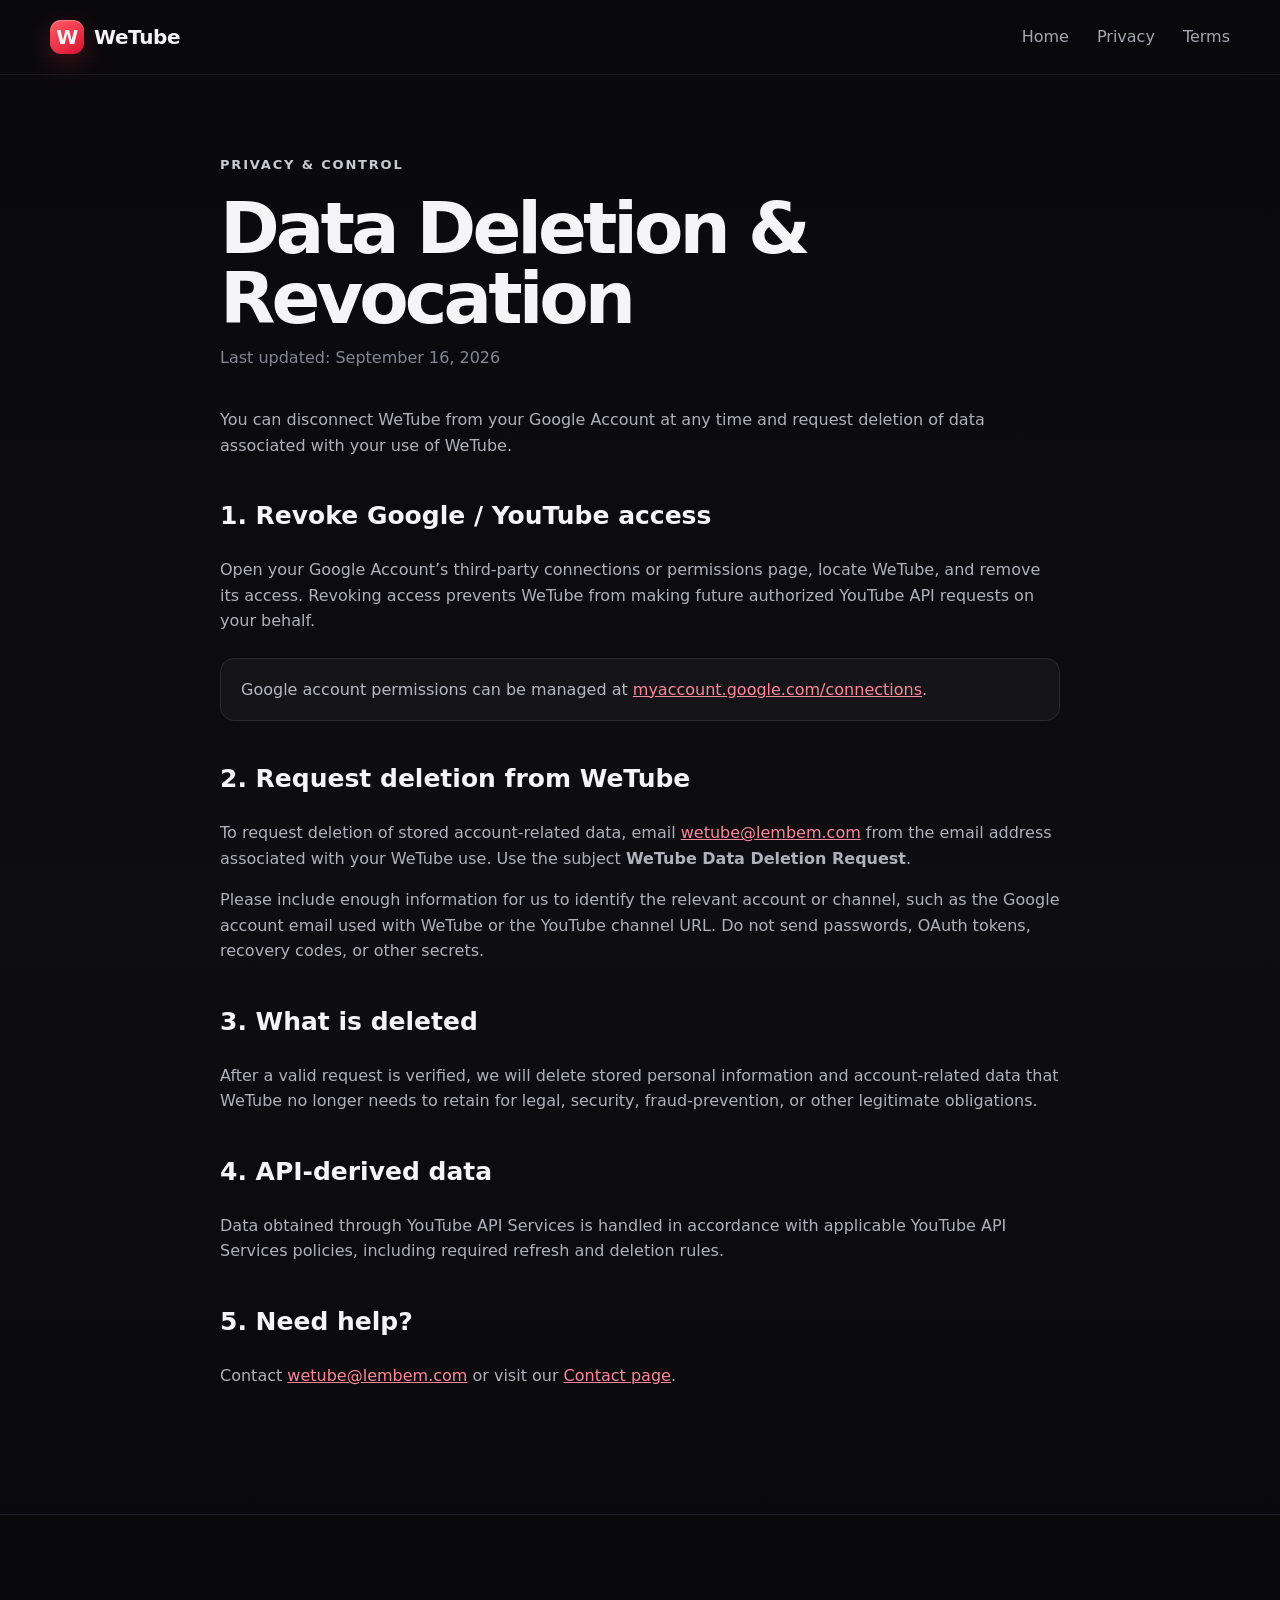
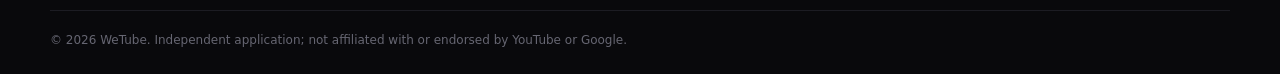
==== data-deletion/index.html @ 64fa0e4c "Add data deletion and revocation instructions" ====
<!doctype html><html lang="en"><head><meta charset="utf-8"><meta name="viewport" content="width=device-width,initial-scale=1"><meta name="theme-color" content="#0d0d10"><title>Data Deletion & Revocation — WeTube</title><link rel="icon" href="/assets/favicon.svg" type="image/svg+xml"><link rel="stylesheet" href="/assets/style.css"></head><body><header class="site-header"><div class="shell nav-wrap"><a class="brand" href="/"><span class="brand-mark">W</span><span>WeTube</span></a><nav class="nav"><a href="/">Home</a><a href="/privacy/">Privacy</a><a href="/terms/">Terms</a></nav></div></header><main class="legal"><div class="shell legal-wrap"><div class="eyebrow">Privacy & control</div><h1>Data Deletion & Revocation</h1><div class="updated">Last updated: September 16, 2026</div><p>You can disconnect WeTube from your Google Account at any time and request deletion of data associated with your use of WeTube.</p><h2>1. Revoke Google / YouTube access</h2><p>Open your Google Account’s third-party connections or permissions page, locate WeTube, and remove its access. Revoking access prevents WeTube from making future authorized YouTube API requests on your behalf.</p><div class="notice">Google account permissions can be managed at <a href="https://myaccount.google.com/connections" rel="noopener">myaccount.google.com/connections</a>.</div><h2>2. Request deletion from WeTube</h2><p>To request deletion of stored account-related data, email <a href="mailto:wetube@lembem.com">wetube@lembem.com</a> from the email address associated with your WeTube use. Use the subject <strong>WeTube Data Deletion Request</strong>.</p><p>Please include enough information for us to identify the relevant account or channel, such as the Google account email used with WeTube or the YouTube channel URL. Do not send passwords, OAuth tokens, recovery codes, or other secrets.</p><h2>3. What is deleted</h2><p>After a valid request is verified, we will delete stored personal information and account-related data that WeTube no longer needs to retain for legal, security, fraud-prevention, or other legitimate obligations.</p><h2>4. API-derived data</h2><p>Data obtained through YouTube API Services is handled in accordance with applicable YouTube API Services policies, including required refresh and deletion rules.</p><h2>5. Need help?</h2><p>Contact <a href="mailto:wetube@lembem.com">wetube@lembem.com</a> or visit our <a href="/contact/">Contact page</a>.</p></div></main><footer class="footer"><div class="shell copyright">© 2026 WeTube. Independent application; not affiliated with or endorsed by YouTube or Google.</div></footer></body></html>
---- assets/style.css ----
:root{--bg:#0b0b0e;--panel:#121218;--panel2:#17171d;--text:#f5f5f7;--muted:#a6a6b0;--line:#26262f;--red:#ff334f;--red2:#ff5f67;--white:#fff;--shadow:0 28px 90px rgba(0,0,0,.38)}*{box-sizing:border-box}html{scroll-behavior:smooth}body{margin:0;font-family:Inter,ui-sans-serif,system-ui,-apple-system,BlinkMacSystemFont,"Segoe UI",sans-serif;background:linear-gradient(180deg,#0a0a0d 0%,#0d0d12 55%,#0a0a0d 100%);color:var(--text);line-height:1.6}.shell{width:min(1180px,calc(100% - 40px));margin:0 auto}.site-header{position:sticky;top:0;z-index:50;background:rgba(10,10,13,.78);backdrop-filter:blur(18px);border-bottom:1px solid rgba(255,255,255,.06)}.nav-wrap{height:74px;display:flex;align-items:center;justify-content:space-between}.brand{display:inline-flex;align-items:center;gap:10px;color:var(--text);text-decoration:none;font-weight:800;font-size:20px;letter-spacing:-.02em}.brand-mark{width:34px;height:34px;border-radius:11px;display:grid;place-items:center;background:linear-gradient(145deg,var(--red2),#d90f2f);box-shadow:inset 0 1px 0 rgba(255,255,255,.3),0 8px 28px rgba(255,51,79,.26);font-weight:900}.nav{display:flex;gap:28px}.nav a,.footer a,.security-links a{color:var(--muted);text-decoration:none}.nav a:hover,.footer a:hover,.security-links a:hover{color:var(--white)}.hero{min-height:760px;display:grid;grid-template-columns:1.02fr .98fr;gap:70px;align-items:center;padding:82px 0 90px}.eyebrow{font-size:13px;text-transform:uppercase;letter-spacing:.14em;font-weight:800;color:#c9c9d2}.eyebrow .dot{display:inline-block;width:8px;height:8px;border-radius:50%;background:var(--red);margin-right:8px;box-shadow:0 0 18px rgba(255,51,79,.8)}h1{font-size:clamp(52px,6.7vw,90px);line-height:.97;letter-spacing:-.055em;margin:18px 0 26px;max-width:760px}h1 span{background:linear-gradient(90deg,#fff 0%,#ff9aa9 58%,#ff4d68 100%);-webkit-background-clip:text;background-clip:text;color:transparent}.lead{max-width:680px;color:#b8b8c1;font-size:18px}.hero-actions{display:flex;gap:12px;margin:34px 0 26px}.button{display:inline-flex;align-items:center;justify-content:center;padding:13px 18px;border-radius:12px;text-decoration:none;font-weight:800;border:1px solid var(--line);transition:.2s}.button.primary{background:linear-gradient(145deg,#ff4a63,#d91434);color:#fff;border-color:transparent;box-shadow:0 14px 40px rgba(255,51,79,.24)}.button.primary:hover{transform:translateY(-1px)}.button.ghost{color:#e7e7ec;background:#15151b}.trust-row{display:flex;flex-wrap:wrap;gap:10px 18px;color:#888895;font-size:13px}.trust-row span:before{content:"✓";color:#69d58d;margin-right:7px}.product-card{border:1px solid #282832;border-radius:24px;background:linear-gradient(180deg,#17171d,#101015);box-shadow:var(--shadow);overflow:hidden;transform:perspective(1200px) rotateY(-4deg) rotateX(2deg);position:relative}.product-card:before{content:"";position:absolute;inset:-1px;background:radial-gradient(circle at 80% 0%,rgba(255,67,95,.22),transparent 33%);pointer-events:none}.window-bar{height:48px;display:flex;align-items:center;gap:7px;padding:0 16px;border-bottom:1px solid #25252e;color:#777786;font-size:12px}.window-bar>span{width:9px;height:9px;border-radius:50%;background:#33333d}.window-title{margin-left:10px}.app-grid{display:grid;grid-template-columns:66px 1fr;min-height:480px}.sidebar{border-right:1px solid #24242c;padding:18px 12px;display:flex;flex-direction:column;align-items:center;gap:18px}.mini-brand b{display:grid;place-items:center;width:32px;height:32px;border-radius:10px;background:var(--red)}.side-item{width:29px;height:29px;border-radius:9px;background:#22222a}.side-item.active{background:linear-gradient(145deg,#ff425c,#b80d29)}.dashboard{padding:28px}.dash-head{display:flex;justify-content:space-between;align-items:center}.dash-head small,.stat small,.video-row small{display:block;color:#858593}.dash-head strong{display:block;font-size:22px}.dash-head button{border:0;border-radius:10px;background:var(--red);color:white;padding:10px 13px;font-weight:800}.stats{display:grid;grid-template-columns:repeat(3,1fr);gap:12px;margin:26px 0}.stat{padding:17px;border:1px solid #272730;background:#14141a;border-radius:16px}.stat b{display:block;font-size:26px;margin:3px 0}.stat i{font-style:normal;color:#7d7d89;font-size:12px}.stat.accent{background:linear-gradient(145deg,rgba(255,52,80,.18),rgba(255,52,80,.05));border-color:rgba(255,52,80,.3)}.content-panel{border:1px solid #272730;border-radius:16px;overflow:hidden}.panel-title,.video-row{display:grid;grid-template-columns:1fr auto;align-items:center;padding:14px 16px}.panel-title{border-bottom:1px solid #272730;color:#aaaab3}.panel-title span{font-size:12px}.video-row{grid-template-columns:48px 1fr auto;gap:12px;border-bottom:1px solid #23232b}.video-row:last-child{border-bottom:0}.thumb{width:48px;height:34px;border-radius:8px;background:linear-gradient(145deg,#ff3e58,#970d25);display:grid;place-items:center;font-size:11px}.thumb.alt{background:linear-gradient(145deg,#7159ff,#31258a)}.thumb.dark{background:linear-gradient(145deg,#3b3b45,#1f1f26)}.video-row b{font-size:13px}.video-row em{font-style:normal;font-size:11px;color:#72d293;background:rgba(73,184,112,.1);padding:5px 8px;border-radius:999px}.video-row em.scheduled{color:#d4c37c;background:rgba(211,184,69,.1)}.video-row em.draft{color:#aaaab3;background:#22222a}.section{padding:110px 0}.section-heading{max-width:760px;margin-bottom:42px}.section h2,.security-section h2,.cta h2{font-size:clamp(38px,5vw,62px);line-height:1.03;letter-spacing:-.045em;margin:14px 0 18px}.section-heading p,.security-section p{color:var(--muted);font-size:17px}.feature-grid{display:grid;grid-template-columns:repeat(3,1fr);gap:16px}.feature-card{background:linear-gradient(180deg,#141419,#111116);border:1px solid #24242c;border-radius:18px;padding:26px;min-height:250px}.feature-card .icon{width:42px;height:42px;border-radius:12px;display:grid;place-items:center;background:#1e1e25;color:#fff;font-weight:900;margin-bottom:34px;border:1px solid #2b2b35}.feature-card h3{margin:0 0 10px;font-size:19px}.feature-card p{margin:0;color:#9696a1}.security-section{border-top:1px solid #202029;border-bottom:1px solid #202029;background:radial-gradient(circle at 14% 20%,rgba(255,51,79,.12),transparent 28%),#0d0d11;padding:105px 0}.security-grid{display:grid;grid-template-columns:1fr 1fr;gap:90px;align-items:start}.security-links{display:flex;gap:22px;margin-top:26px}.security-list{border:1px solid #25252e;border-radius:18px;overflow:hidden}.security-list>div{display:flex;gap:20px;padding:22px;border-bottom:1px solid #25252e}.security-list>div:last-child{border-bottom:0}.security-list b{color:#5c5c68}.security-list strong,.security-list small{display:block}.security-list small{color:#8f8f9a;margin-top:5px}.cta{padding:90px 0;display:flex;align-items:end;justify-content:space-between;gap:40px}.cta h2{max-width:800px}.footer{border-top:1px solid #202029;padding:55px 0 24px;background:#09090c}.footer-grid{display:grid;grid-template-columns:2fr repeat(3,1fr);gap:40px}.footer-grid>div{display:flex;flex-direction:column;gap:9px}.footer p{color:#777783;max-width:370px}.footer b{margin-bottom:8px}.copyright{border-top:1px solid #1c1c23;margin-top:40px;padding-top:20px;color:#666672;font-size:12px}.legal{padding:80px 0 110px}.legal-wrap{max-width:840px}.legal h1{font-size:clamp(44px,6vw,72px);margin-bottom:12px}.legal .updated{color:#858593;margin-bottom:36px}.legal h2{margin-top:38px;font-size:25px}.legal p,.legal li{color:#b0b0ba}.legal a{color:#ff8798}.notice{padding:18px 20px;border:1px solid #2a2a33;border-radius:14px;background:#141419;color:#b7b7c1;margin:24px 0}.contact-card{border:1px solid #282832;background:#131318;border-radius:18px;padding:26px}.contact-card strong{display:block;font-size:22px;margin-bottom:8px}@media(max-width:940px){.hero{grid-template-columns:1fr;gap:45px;padding-top:55px}.product-card{transform:none}.feature-grid{grid-template-columns:1fr 1fr}.security-grid{grid-template-columns:1fr;gap:45px}.footer-grid{grid-template-columns:1fr 1fr}.nav{display:none}}@media(max-width:620px){.shell{width:min(100% - 24px,1180px)}.hero{min-height:auto;padding:42px 0 65px}.hero-actions{flex-direction:column}.button{width:100%}.trust-row{display:grid}.app-grid{grid-template-columns:48px 1fr}.sidebar{padding-inline:8px}.dashboard{padding:16px}.stats{grid-template-columns:1fr}.feature-grid,.footer-grid{grid-template-columns:1fr}.cta{align-items:stretch;flex-direction:column}.security-links{flex-direction:column;gap:10px}.product-card{border-radius:18px}.video-row{grid-template-columns:40px 1fr}.video-row em{grid-column:2}.dash-head button{display:none}}
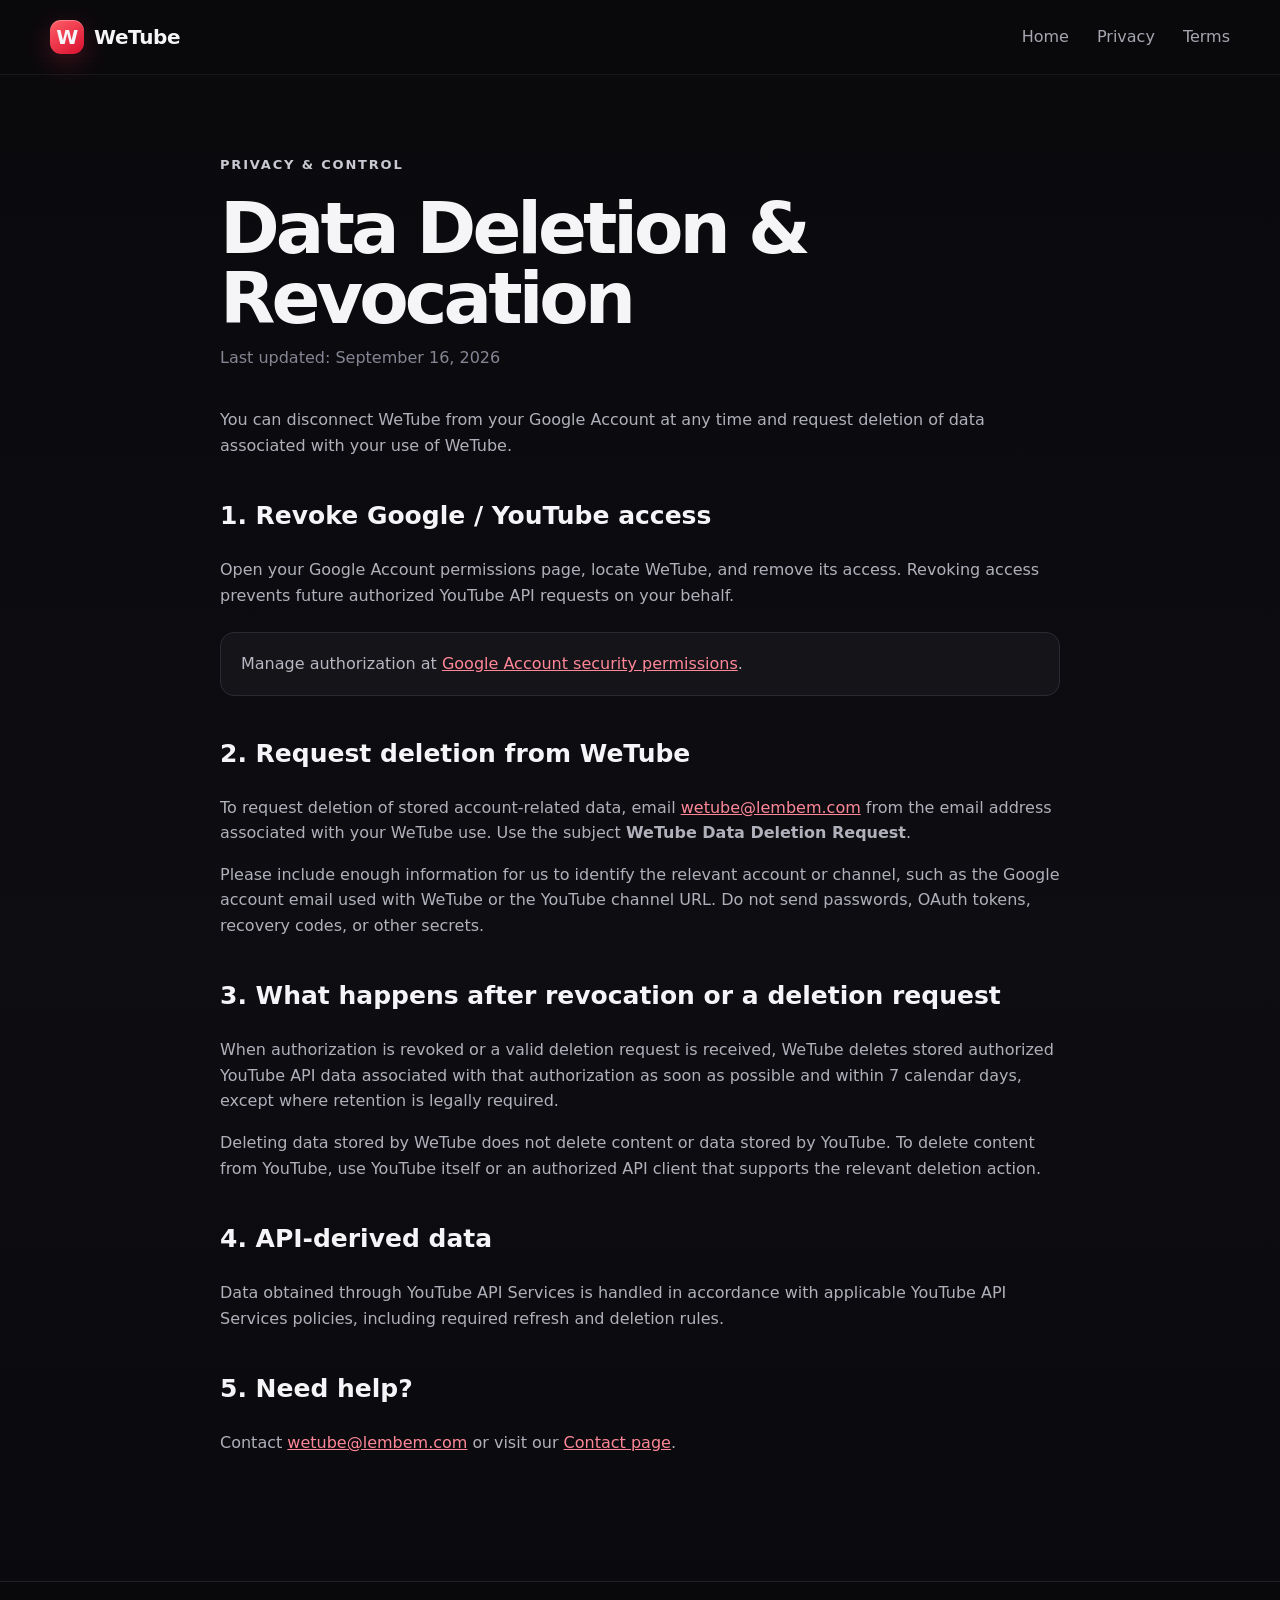
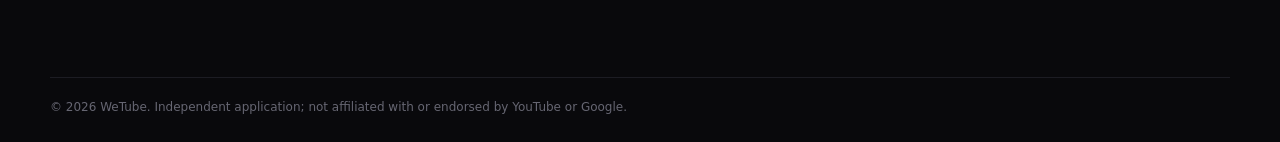
==== commit a7b91c0a: "Clarify OAuth revocation and deletion timeline" ====
--- a/data-deletion/index.html
+++ b/data-deletion/index.html
@@ -1 +1 @@
-<!doctype html><html lang="en"><head><meta charset="utf-8"><meta name="viewport" content="width=device-width,initial-scale=1"><meta name="theme-color" content="#0d0d10"><title>Data Deletion & Revocation — WeTube</title><link rel="icon" href="/assets/favicon.svg" type="image/svg+xml"><link rel="stylesheet" href="/assets/style.css"></head><body><header class="site-header"><div class="shell nav-wrap"><a class="brand" href="/"><span class="brand-mark">W</span><span>WeTube</span></a><nav class="nav"><a href="/">Home</a><a href="/privacy/">Privacy</a><a href="/terms/">Terms</a></nav></div></header><main class="legal"><div class="shell legal-wrap"><div class="eyebrow">Privacy & control</div><h1>Data Deletion & Revocation</h1><div class="updated">Last updated: September 16, 2026</div><p>You can disconnect WeTube from your Google Account at any time and request deletion of data associated with your use of WeTube.</p><h2>1. Revoke Google / YouTube access</h2><p>Open your Google Account’s third-party connections or permissions page, locate WeTube, and remove its access. Revoking access prevents WeTube from making future authorized YouTube API requests on your behalf.</p><div class="notice">Google account permissions can be managed at <a href="https://myaccount.google.com/connections" rel="noopener">myaccount.google.com/connections</a>.</div><h2>2. Request deletion from WeTube</h2><p>To request deletion of stored account-related data, email <a href="mailto:wetube@lembem.com">wetube@lembem.com</a> from the email address associated with your WeTube use. Use the subject <strong>WeTube Data Deletion Request</strong>.</p><p>Please include enough information for us to identify the relevant account or channel, such as the Google account email used with WeTube or the YouTube channel URL. Do not send passwords, OAuth tokens, recovery codes, or other secrets.</p><h2>3. What is deleted</h2><p>After a valid request is verified, we will delete stored personal information and account-related data that WeTube no longer needs to retain for legal, security, fraud-prevention, or other legitimate obligations.</p><h2>4. API-derived data</h2><p>Data obtained through YouTube API Services is handled in accordance with applicable YouTube API Services policies, including required refresh and deletion rules.</p><h2>5. Need help?</h2><p>Contact <a href="mailto:wetube@lembem.com">wetube@lembem.com</a> or visit our <a href="/contact/">Contact page</a>.</p></div></main><footer class="footer"><div class="shell copyright">© 2026 WeTube. Independent application; not affiliated with or endorsed by YouTube or Google.</div></footer></body></html>+<!doctype html><html lang="en"><head><meta charset="utf-8"><meta name="viewport" content="width=device-width,initial-scale=1"><meta name="theme-color" content="#0d0d10"><title>Data Deletion & Revocation — WeTube</title><link rel="icon" href="/assets/favicon.svg" type="image/svg+xml"><link rel="stylesheet" href="/assets/style.css"></head><body><header class="site-header"><div class="shell nav-wrap"><a class="brand" href="/"><span class="brand-mark">W</span><span>WeTube</span></a><nav class="nav"><a href="/">Home</a><a href="/privacy/">Privacy</a><a href="/terms/">Terms</a></nav></div></header><main class="legal"><div class="shell legal-wrap"><div class="eyebrow">Privacy & control</div><h1>Data Deletion & Revocation</h1><div class="updated">Last updated: September 16, 2026</div><p>You can disconnect WeTube from your Google Account at any time and request deletion of data associated with your use of WeTube.</p><h2>1. Revoke Google / YouTube access</h2><p>Open your Google Account permissions page, locate WeTube, and remove its access. Revoking access prevents future authorized YouTube API requests on your behalf.</p><div class="notice">Manage authorization at <a href="https://security.google.com/settings/security/permissions" rel="noopener">Google Account security permissions</a>.</div><h2>2. Request deletion from WeTube</h2><p>To request deletion of stored account-related data, email <a href="mailto:wetube@lembem.com">wetube@lembem.com</a> from the email address associated with your WeTube use. Use the subject <strong>WeTube Data Deletion Request</strong>.</p><p>Please include enough information for us to identify the relevant account or channel, such as the Google account email used with WeTube or the YouTube channel URL. Do not send passwords, OAuth tokens, recovery codes, or other secrets.</p><h2>3. What happens after revocation or a deletion request</h2><p>When authorization is revoked or a valid deletion request is received, WeTube deletes stored authorized YouTube API data associated with that authorization as soon as possible and within 7 calendar days, except where retention is legally required.</p><p>Deleting data stored by WeTube does not delete content or data stored by YouTube. To delete content from YouTube, use YouTube itself or an authorized API client that supports the relevant deletion action.</p><h2>4. API-derived data</h2><p>Data obtained through YouTube API Services is handled in accordance with applicable YouTube API Services policies, including required refresh and deletion rules.</p><h2>5. Need help?</h2><p>Contact <a href="mailto:wetube@lembem.com">wetube@lembem.com</a> or visit our <a href="/contact/">Contact page</a>.</p></div></main><footer class="footer"><div class="shell copyright">© 2026 WeTube. Independent application; not affiliated with or endorsed by YouTube or Google.</div></footer></body></html>
